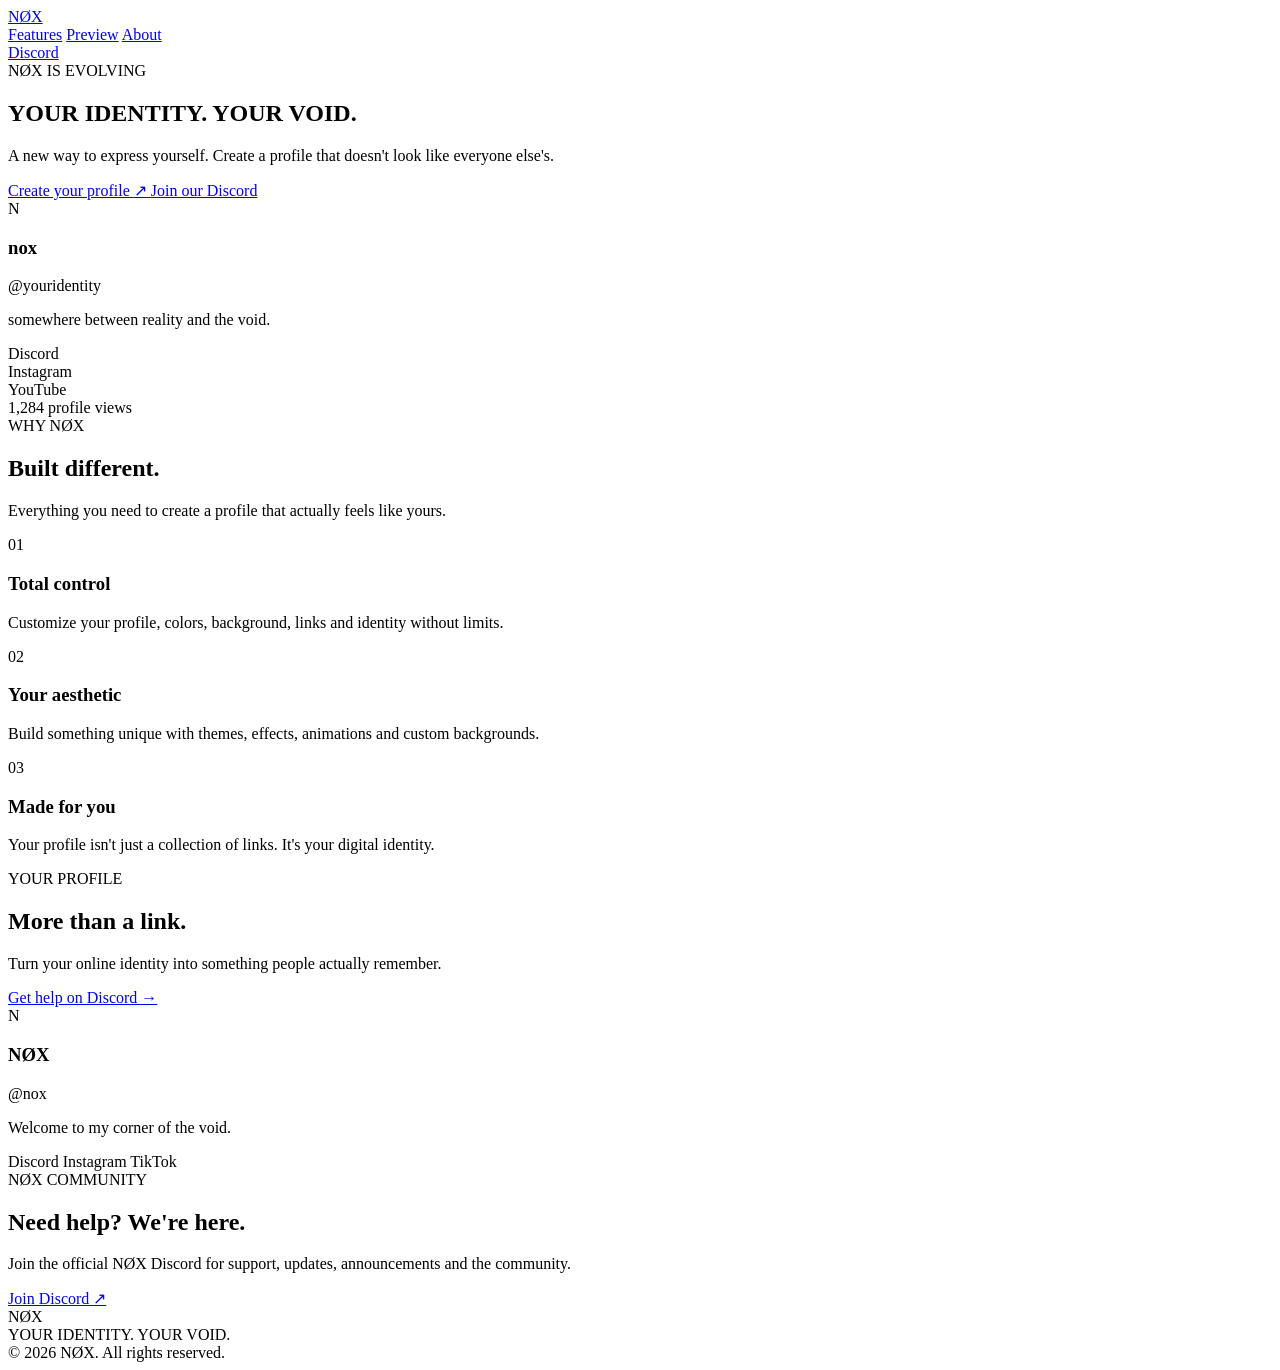
==== index.html @ 9a4d6ec0 "Add index.html for NØX website structure This commit adds a new HTML file for the NØX website, inclu" ====
<!DOCTYPE html>
<html lang="es">
<head>
    <meta charset="UTF-8">
    <meta name="viewport" content="width=device-width, initial-scale=1.0">

    <title>NØX — Your identity, your void.</title>

    <meta
        name="description"
        content="NØX — Create a profile that feels like you."
    >

    <link rel="preconnect" href="https://fonts.googleapis.com">
    <link rel="preconnect" href="https://fonts.gstatic.com" crossorigin>

    <link
        href="https://fonts.googleapis.com/css2?family=Inter:wght@400;500;600;700;800&display=swap"
        rel="stylesheet"
    >

    <link rel="stylesheet" href="style.css">
</head>

<body>

    <!-- Ambient background -->
    <div class="noise"></div>
    <div class="orb orb-one"></div>
    <div class="orb orb-two"></div>

    <!-- Navigation -->
    <header class="navbar">

        <a href="#" class="logo">
            NØX
        </a>

        <nav class="nav-links">
            <a href="#features">Features</a>
            <a href="#preview">Preview</a>
            <a href="#about">About</a>
        </nav>

        <a
            class="discord-nav"
            href="https://discord.com/invite/w986WYqQuT"
            target="_blank"
            rel="noopener noreferrer"
        >
            <span class="discord-dot"></span>
            Discord
        </a>

    </header>


    <!-- Hero -->
    <main>

        <section class="hero">

            <div class="hero-content">

                <div class="status">
                    <span class="status-dot"></span>
                    NØX IS EVOLVING
                </div>

                <h1>
                    YOUR IDENTITY.
                    <span>YOUR VOID.</span>
                </h1>

                <p>
                    A new way to express yourself.
                    Create a profile that doesn't look like everyone else's.
                </p>

                <div class="hero-buttons">

                    <a href="#" class="primary-btn">
                        Create your profile
                        <span>↗</span>
                    </a>

                    <a
                        href="https://discord.com/invite/w986WYqQuT"
                        target="_blank"
                        rel="noopener noreferrer"
                        class="secondary-btn"
                    >
                        Join our Discord
                    </a>

                </div>

            </div>


            <!-- Floating profile preview -->
            <div class="hero-preview">

                <div class="profile-glow"></div>

                <div class="profile-card">

                    <div class="profile-top">

                        <div class="avatar">
                            N
                        </div>

                        <div class="online"></div>

                    </div>

                    <h3>nox</h3>

                    <div class="username">
                        @youridentity
                    </div>

                    <p class="bio">
                        somewhere between reality
                        and the void.
                    </p>

                    <div class="profile-links">

                        <div>Discord</div>
                        <div>Instagram</div>
                        <div>YouTube</div>

                    </div>

                    <div class="views">
                        1,284 profile views
                    </div>

                </div>

            </div>

        </section>


        <!-- Features -->
        <section class="features" id="features">

            <div class="section-heading">

                <span>WHY NØX</span>

                <h2>
                    Built different.
                </h2>

                <p>
                    Everything you need to create a profile
                    that actually feels like yours.
                </p>

            </div>


            <div class="feature-grid">

                <article class="feature-card">

                    <div class="feature-number">
                        01
                    </div>

                    <h3>
                        Total control
                    </h3>

                    <p>
                        Customize your profile, colors, background,
                        links and identity without limits.
                    </p>

                </article>


                <article class="feature-card">

                    <div class="feature-number">
                        02
                    </div>

                    <h3>
                        Your aesthetic
                    </h3>

                    <p>
                        Build something unique with themes,
                        effects, animations and custom backgrounds.
                    </p>

                </article>


                <article class="feature-card">

                    <div class="feature-number">
                        03
                    </div>

                    <h3>
                        Made for you
                    </h3>

                    <p>
                        Your profile isn't just a collection of links.
                        It's your digital identity.
                    </p>

                </article>

            </div>

        </section>


        <!-- Preview -->
        <section class="preview-section" id="preview">

            <div class="preview-text">

                <span>YOUR PROFILE</span>

                <h2>
                    More than a link.
                </h2>

                <p>
                    Turn your online identity into something
                    people actually remember.
                </p>

                <a
                    href="https://discord.com/invite/w986WYqQuT"
                    target="_blank"
                    rel="noopener noreferrer"
                    class="outline-btn"
                >
                    Get help on Discord →
                </a>

            </div>


            <div class="large-profile">

                <div class="large-avatar">
                    N
                </div>

                <h3>
                    NØX
                </h3>

                <span>
                    @nox
                </span>

                <p>
                    Welcome to my corner of the void.
                </p>

                <div class="social-row">
                    <span>Discord</span>
                    <span>Instagram</span>
                    <span>TikTok</span>
                </div>

            </div>

        </section>


        <!-- Discord -->
        <section class="discord-section" id="about">

            <div class="discord-inner">

                <div>

                    <div class="discord-label">
                        NØX COMMUNITY
                    </div>

                    <h2>
                        Need help?
                        <span>We're here.</span>
                    </h2>

                    <p>
                        Join the official NØX Discord for support,
                        updates, announcements and the community.
                    </p>

                </div>

                <a
                    href="https://discord.com/invite/w986WYqQuT"
                    target="_blank"
                    rel="noopener noreferrer"
                    class="discord-big"
                >
                    Join Discord
                    <span>↗</span>
                </a>

            </div>

        </section>

    </main>


    <!-- Footer -->
    <footer>

        <div class="footer-logo">
            NØX
        </div>

        <div class="footer-right">
            YOUR IDENTITY. YOUR VOID.
        </div>

        <div class="footer-bottom">
            © 2026 NØX. All rights reserved.
        </div>

    </footer>


    <script src="script.js"></script>

</body>
  </html>
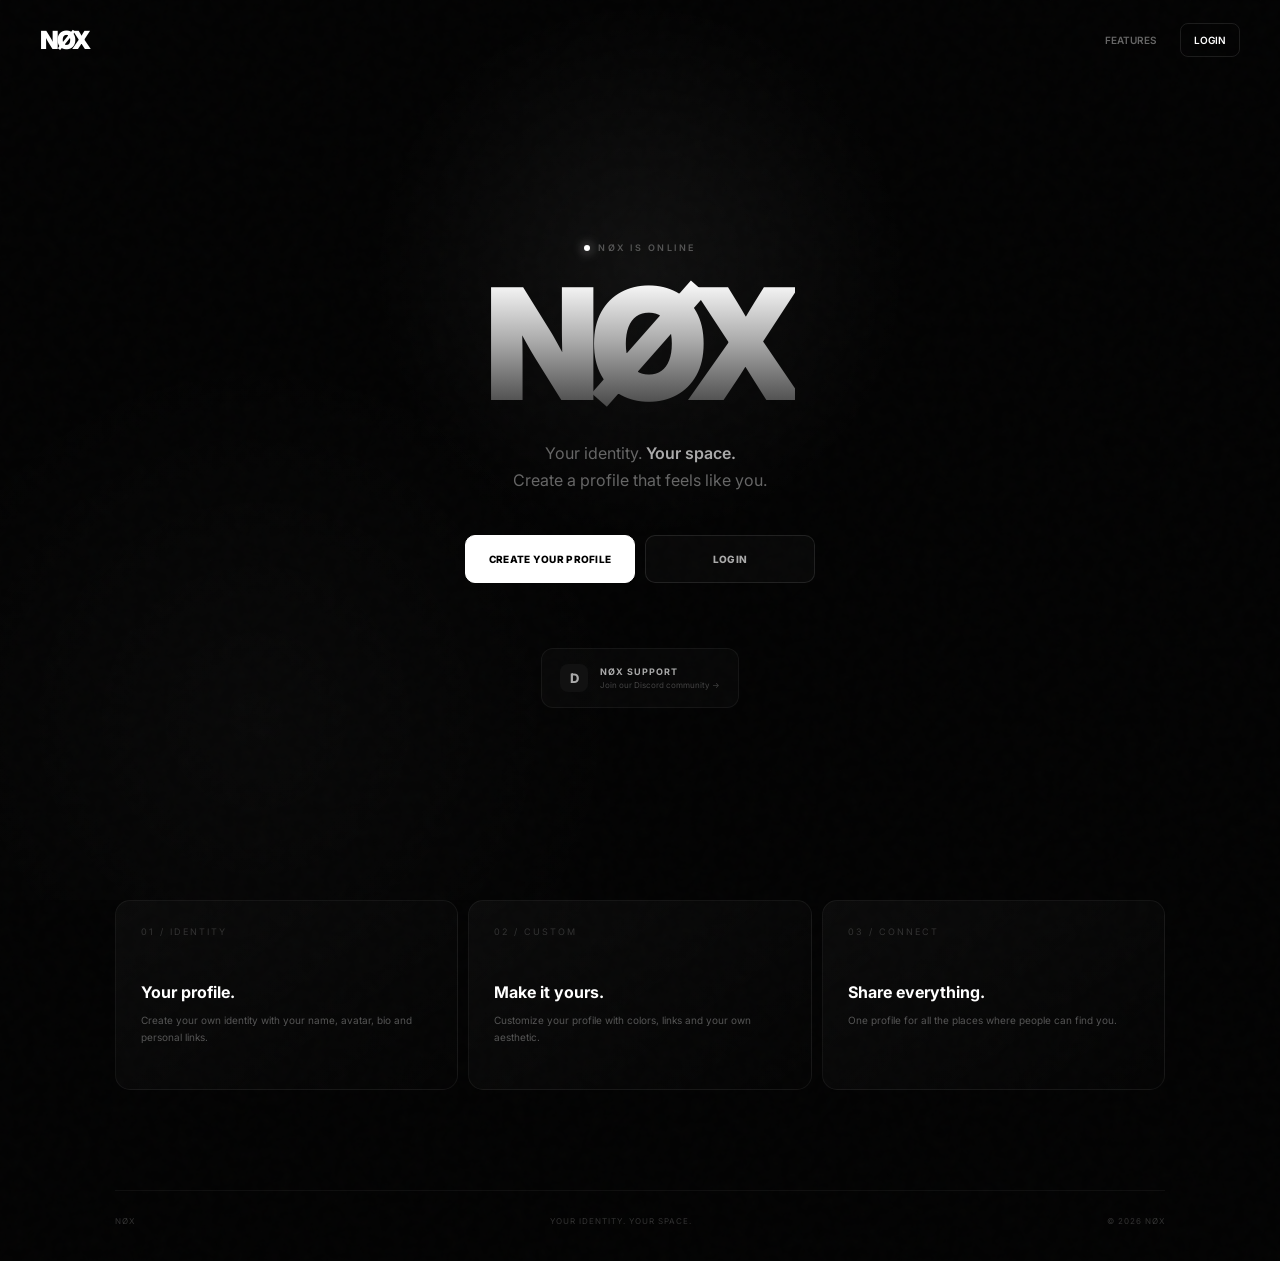
==== commit e2f9e6f4: "Update index.html" ====
--- a/index.html
+++ b/index.html
@@ -1,345 +1,1070 @@
 <!DOCTYPE html>
 <html lang="es">
+
 <head>
     <meta charset="UTF-8">
-    <meta name="viewport" content="width=device-width, initial-scale=1.0">
-
-    <title>NØX — Your identity, your void.</title>
+
+    <meta
+        name="viewport"
+        content="width=device-width, initial-scale=1.0"
+    >
 
     <meta
         name="description"
-        content="NØX — Create a profile that feels like you."
+        content="NØX — Your identity. Your space."
     >
 
-    <link rel="preconnect" href="https://fonts.googleapis.com">
-    <link rel="preconnect" href="https://fonts.gstatic.com" crossorigin>
+    <title>NØX — Your identity.</title>
 
     <link
-        href="https://fonts.googleapis.com/css2?family=Inter:wght@400;500;600;700;800&display=swap"
+        rel="preconnect"
+        href="https://fonts.googleapis.com"
+    >
+
+    <link
+        rel="preconnect"
+        href="https://fonts.gstatic.com"
+        crossorigin
+    >
+
+    <link
+        href="https://fonts.googleapis.com/css2?family=Inter:wght@400;500;600;700;800;900&display=swap"
         rel="stylesheet"
     >
 
-    <link rel="stylesheet" href="style.css">
+
+<style>
+
+*{
+    box-sizing:border-box;
+    margin:0;
+    padding:0;
+}
+
+html{
+    scroll-behavior:smooth;
+}
+
+body{
+
+    min-height:100vh;
+
+    background:#030303;
+
+    color:#fff;
+
+    font-family:
+        "Inter",
+        Arial,
+        sans-serif;
+
+    overflow-x:hidden;
+
+}
+
+
+/* =================================
+   BACKGROUND
+================================= */
+
+.background{
+
+    position:fixed;
+
+    inset:0;
+
+    z-index:-5;
+
+    background:
+
+        radial-gradient(
+            circle at 50% 30%,
+            rgba(255,255,255,.055),
+            transparent 30%
+        ),
+
+        radial-gradient(
+            circle at 20% 80%,
+            rgba(255,255,255,.025),
+            transparent 30%
+        ),
+
+        #030303;
+
+}
+
+
+.grid{
+
+    position:fixed;
+
+    inset:0;
+
+    z-index:-4;
+
+    opacity:.35;
+
+    background-image:
+
+        linear-gradient(
+            rgba(255,255,255,.018) 1px,
+            transparent 1px
+        ),
+
+        linear-gradient(
+            90deg,
+            rgba(255,255,255,.018) 1px,
+            transparent 1px
+        );
+
+    background-size:
+        70px 70px;
+
+}
+
+
+.noise{
+
+    position:fixed;
+
+    inset:-50%;
+
+    z-index:-3;
+
+    opacity:.025;
+
+    pointer-events:none;
+
+    background-image:
+        url("data:image/svg+xml,%3Csvg viewBox='0 0 180 180' xmlns='http://www.w3.org/2000/svg'%3E%3Cfilter id='n'%3E%3CfeTurbulence type='fractalNoise' baseFrequency='.9' numOctaves='4' stitchTiles='stitch'/%3E%3C/filter%3E%3Crect width='100%25' height='100%25' filter='url(%23n)' opacity='.7'/%3E%3C/svg%3E");
+
+    animation:
+        noise .2s infinite;
+
+}
+
+
+@keyframes noise{
+
+    0%{
+        transform:translate(0,0);
+    }
+
+    25%{
+        transform:translate(2%,1%);
+    }
+
+    50%{
+        transform:translate(-1%,2%);
+    }
+
+    75%{
+        transform:translate(1%,-2%);
+    }
+
+    100%{
+        transform:translate(0,0);
+    }
+
+}
+
+
+/* =================================
+   NAVBAR
+================================= */
+
+nav{
+
+    position:relative;
+
+    z-index:10;
+
+    width:
+        min(1200px, calc(100% - 40px));
+
+    height:80px;
+
+    margin:auto;
+
+    display:flex;
+
+    align-items:center;
+
+    justify-content:space-between;
+
+}
+
+
+.logo{
+
+    color:#fff;
+
+    text-decoration:none;
+
+    font-size:25px;
+
+    font-weight:900;
+
+    letter-spacing:-2px;
+
+}
+
+
+.nav-links{
+
+    display:flex;
+
+    align-items:center;
+
+    gap:10px;
+
+}
+
+
+.nav-link{
+
+    color:#666;
+
+    text-decoration:none;
+
+    font-size:10px;
+
+    font-weight:600;
+
+    padding:
+        10px 13px;
+
+    border-radius:8px;
+
+    transition:.3s;
+
+}
+
+
+.nav-link:hover{
+
+    color:#fff;
+
+    background:
+        rgba(255,255,255,.04);
+
+}
+
+
+.nav-login{
+
+    color:#fff;
+
+    border:
+        1px solid
+        rgba(255,255,255,.1);
+
+}
+
+
+/* =================================
+   HERO
+================================= */
+
+.hero{
+
+    min-height:
+        calc(100vh - 80px);
+
+    width:
+        min(1100px, calc(100% - 40px));
+
+    margin:auto;
+
+    display:flex;
+
+    flex-direction:column;
+
+    align-items:center;
+
+    justify-content:center;
+
+    text-align:center;
+
+    padding:
+        70px 0 100px;
+
+}
+
+
+.status{
+
+    display:flex;
+
+    align-items:center;
+
+    gap:8px;
+
+    color:#555;
+
+    font-size:9px;
+
+    font-weight:600;
+
+    letter-spacing:2.5px;
+
+    text-transform:uppercase;
+
+    animation:
+        fadeUp .8s ease both;
+
+}
+
+
+.status-dot{
+
+    width:6px;
+
+    height:6px;
+
+    border-radius:50%;
+
+    background:#fff;
+
+    box-shadow:
+        0 0 12px
+        rgba(255,255,255,.8);
+
+}
+
+
+.hero h1{
+
+    margin-top:25px;
+
+    font-size:
+        clamp(65px, 13vw, 155px);
+
+    line-height:.85;
+
+    letter-spacing:
+        -8px;
+
+    font-weight:900;
+
+    background:
+        linear-gradient(
+            180deg,
+            #fff 0%,
+            #aaa 48%,
+            #444 100%
+        );
+
+    -webkit-background-clip:text;
+
+    background-clip:text;
+
+    color:transparent;
+
+    animation:
+        fadeUp .9s .08s ease both;
+
+}
+
+
+.hero-subtitle{
+
+    margin-top:30px;
+
+    max-width:550px;
+
+    color:#666;
+
+    font-size:
+        clamp(13px, 2vw, 16px);
+
+    line-height:1.7;
+
+    animation:
+        fadeUp .9s .16s ease both;
+
+}
+
+
+.hero-subtitle strong{
+
+    color:#aaa;
+
+    font-weight:600;
+
+}
+
+
+/* =================================
+   BUTTONS
+================================= */
+
+.buttons{
+
+    margin-top:40px;
+
+    display:flex;
+
+    align-items:center;
+
+    justify-content:center;
+
+    gap:10px;
+
+    animation:
+        fadeUp .9s .24s ease both;
+
+}
+
+
+.btn{
+
+    min-width:170px;
+
+    height:48px;
+
+    display:flex;
+
+    align-items:center;
+
+    justify-content:center;
+
+    border-radius:10px;
+
+    text-decoration:none;
+
+    font-size:10px;
+
+    font-weight:800;
+
+    letter-spacing:.3px;
+
+    transition:
+        transform .25s,
+        background .25s,
+        border .25s,
+        box-shadow .25s;
+
+}
+
+
+.btn-primary{
+
+    background:#fff;
+
+    color:#000;
+
+    border:
+        1px solid #fff;
+
+}
+
+
+.btn-primary:hover{
+
+    transform:
+        translateY(-3px);
+
+    background:#ddd;
+
+    box-shadow:
+        0 15px 40px
+        rgba(255,255,255,.12);
+
+}
+
+
+.btn-secondary{
+
+    background:
+        rgba(255,255,255,.025);
+
+    color:#aaa;
+
+    border:
+        1px solid
+        rgba(255,255,255,.1);
+
+}
+
+
+.btn-secondary:hover{
+
+    transform:
+        translateY(-3px);
+
+    color:#fff;
+
+    background:
+        rgba(255,255,255,.06);
+
+    border-color:
+        rgba(255,255,255,.2);
+
+}
+
+
+/* =================================
+   DISCORD
+================================= */
+
+.discord{
+
+    margin-top:65px;
+
+    padding:
+        15px 18px;
+
+    display:flex;
+
+    align-items:center;
+
+    gap:12px;
+
+    border:
+        1px solid
+        rgba(255,255,255,.055);
+
+    border-radius:12px;
+
+    background:
+        rgba(255,255,255,.018);
+
+    text-decoration:none;
+
+    transition:.3s;
+
+    animation:
+        fadeUp .9s .35s ease both;
+
+}
+
+
+.discord:hover{
+
+    transform:
+        translateY(-3px);
+
+    border-color:
+        rgba(255,255,255,.13);
+
+    background:
+        rgba(255,255,255,.035);
+
+}
+
+
+.discord-icon{
+
+    width:28px;
+
+    height:28px;
+
+    display:grid;
+
+    place-items:center;
+
+    border-radius:8px;
+
+    background:#111;
+
+    color:#aaa;
+
+    font-size:13px;
+
+    font-weight:800;
+
+}
+
+
+.discord-text{
+
+    text-align:left;
+
+}
+
+
+.discord-title{
+
+    color:#aaa;
+
+    font-size:9px;
+
+    font-weight:700;
+
+    letter-spacing:1px;
+
+}
+
+
+.discord-subtitle{
+
+    margin-top:3px;
+
+    color:#444;
+
+    font-size:8px;
+
+}
+
+
+/* =================================
+   FEATURE CARDS
+================================= */
+
+.features{
+
+    width:
+        min(1050px, calc(100% - 40px));
+
+    margin:
+        0 auto 100px;
+
+    display:grid;
+
+    grid-template-columns:
+        repeat(3, 1fr);
+
+    gap:10px;
+
+}
+
+
+.feature{
+
+    min-height:190px;
+
+    padding:25px;
+
+    border:
+        1px solid
+        rgba(255,255,255,.06);
+
+    border-radius:15px;
+
+    background:
+        linear-gradient(
+            145deg,
+            rgba(255,255,255,.035),
+            rgba(255,255,255,.008)
+        );
+
+    transition:.3s;
+
+}
+
+
+.feature:hover{
+
+    transform:
+        translateY(-4px);
+
+    border-color:
+        rgba(255,255,255,.13);
+
+}
+
+
+.feature-number{
+
+    color:#333;
+
+    font-size:9px;
+
+    letter-spacing:2px;
+
+}
+
+
+.feature h3{
+
+    margin-top:45px;
+
+    font-size:16px;
+
+    font-weight:700;
+
+}
+
+
+.feature p{
+
+    margin-top:10px;
+
+    color:#555;
+
+    font-size:10px;
+
+    line-height:1.7;
+
+}
+
+
+/* =================================
+   FOOTER
+================================= */
+
+footer{
+
+    width:
+        min(1050px, calc(100% - 40px));
+
+    margin:auto;
+
+    padding:
+        25px 0 35px;
+
+    border-top:
+        1px solid
+        rgba(255,255,255,.05);
+
+    display:flex;
+
+    justify-content:space-between;
+
+    color:#333;
+
+    font-size:8px;
+
+    letter-spacing:1px;
+
+}
+
+
+/* =================================
+   ANIMATION
+================================= */
+
+@keyframes fadeUp{
+
+    from{
+
+        opacity:0;
+
+        transform:
+            translateY(18px);
+
+    }
+
+    to{
+
+        opacity:1;
+
+        transform:
+            translateY(0);
+
+    }
+
+}
+
+
+/* =================================
+   MOBILE
+================================= */
+
+@media(max-width:700px){
+
+    nav{
+
+        width:
+            calc(100% - 25px);
+
+        height:70px;
+
+    }
+
+
+    .nav-link:not(.nav-login){
+
+        display:none;
+
+    }
+
+
+    .hero{
+
+        width:
+            calc(100% - 25px);
+
+        padding-top:45px;
+
+    }
+
+
+    .hero h1{
+
+        letter-spacing:
+            -5px;
+
+    }
+
+
+    .buttons{
+
+        width:100%;
+
+        flex-direction:column;
+
+    }
+
+
+    .btn{
+
+        width:
+            min(100%, 300px);
+
+    }
+
+
+    .features{
+
+        width:
+            calc(100% - 25px);
+
+        grid-template-columns:1fr;
+
+    }
+
+
+    footer{
+
+        width:
+            calc(100% - 25px);
+
+        flex-direction:column;
+
+        gap:10px;
+
+    }
+
+}
+
+</style>
+
 </head>
 
+
 <body>
 
-    <!-- Ambient background -->
-    <div class="noise"></div>
-    <div class="orb orb-one"></div>
-    <div class="orb orb-two"></div>
-
-    <!-- Navigation -->
-    <header class="navbar">
-
-        <a href="#" class="logo">
-            NØX
+
+<div class="background"></div>
+
+<div class="grid"></div>
+
+<div class="noise"></div>
+
+
+<!-- NAV -->
+
+<nav>
+
+    <a
+        href="index.html"
+        class="logo"
+    >
+        NØX
+    </a>
+
+
+    <div class="nav-links">
+
+        <a
+            href="#features"
+            class="nav-link"
+        >
+            FEATURES
         </a>
 
-        <nav class="nav-links">
-            <a href="#features">Features</a>
-            <a href="#preview">Preview</a>
-            <a href="#about">About</a>
-        </nav>
 
         <a
-            class="discord-nav"
-            href="https://discord.com/invite/w986WYqQuT"
-            target="_blank"
-            rel="noopener noreferrer"
+            href="login.html"
+            class="nav-link nav-login"
         >
-            <span class="discord-dot"></span>
-            Discord
+            LOGIN
         </a>
 
-    </header>
-
-
-    <!-- Hero -->
-    <main>
-
-        <section class="hero">
-
-            <div class="hero-content">
-
-                <div class="status">
-                    <span class="status-dot"></span>
-                    NØX IS EVOLVING
-                </div>
-
-                <h1>
-                    YOUR IDENTITY.
-                    <span>YOUR VOID.</span>
-                </h1>
-
-                <p>
-                    A new way to express yourself.
-                    Create a profile that doesn't look like everyone else's.
-                </p>
-
-                <div class="hero-buttons">
-
-                    <a href="#" class="primary-btn">
-                        Create your profile
-                        <span>↗</span>
-                    </a>
-
-                    <a
-                        href="https://discord.com/invite/w986WYqQuT"
-                        target="_blank"
-                        rel="noopener noreferrer"
-                        class="secondary-btn"
-                    >
-                        Join our Discord
-                    </a>
-
-                </div>
-
+    </div>
+
+</nav>
+
+
+<!-- HERO -->
+
+<section class="hero">
+
+
+    <div class="status">
+
+        <span class="status-dot"></span>
+
+        NØX IS ONLINE
+
+    </div>
+
+
+    <h1>
+        NØX
+    </h1>
+
+
+    <p class="hero-subtitle">
+
+        Your identity.
+        <strong>Your space.</strong>
+
+        <br>
+
+        Create a profile that feels
+        like you.
+
+    </p>
+
+
+    <div class="buttons">
+
+
+        <!-- IMPORTANTE:
+             ESTE ES UN ENLACE,
+             NO UN FORMULARIO -->
+
+        <a
+            href="register.html"
+            class="btn btn-primary"
+        >
+            CREATE YOUR PROFILE
+        </a>
+
+
+        <a
+            href="login.html"
+            class="btn btn-secondary"
+        >
+            LOGIN
+        </a>
+
+
+    </div>
+
+
+    <!-- DISCORD -->
+
+    <a
+        href="https://discord.gg/w986WYqQuT"
+        target="_blank"
+        rel="noopener noreferrer"
+        class="discord"
+    >
+
+        <div class="discord-icon">
+            D
+        </div>
+
+
+        <div class="discord-text">
+
+            <div class="discord-title">
+                NØX SUPPORT
             </div>
 
-
-            <!-- Floating profile preview -->
-            <div class="hero-preview">
-
-                <div class="profile-glow"></div>
-
-                <div class="profile-card">
-
-                    <div class="profile-top">
-
-                        <div class="avatar">
-                            N
-                        </div>
-
-                        <div class="online"></div>
-
-                    </div>
-
-                    <h3>nox</h3>
-
-                    <div class="username">
-                        @youridentity
-                    </div>
-
-                    <p class="bio">
-                        somewhere between reality
-                        and the void.
-                    </p>
-
-                    <div class="profile-links">
-
-                        <div>Discord</div>
-                        <div>Instagram</div>
-                        <div>YouTube</div>
-
-                    </div>
-
-                    <div class="views">
-                        1,284 profile views
-                    </div>
-
-                </div>
-
+            <div class="discord-subtitle">
+                Join our Discord community →
             </div>
 
-        </section>
-
-
-        <!-- Features -->
-        <section class="features" id="features">
-
-            <div class="section-heading">
-
-                <span>WHY NØX</span>
-
-                <h2>
-                    Built different.
-                </h2>
-
-                <p>
-                    Everything you need to create a profile
-                    that actually feels like yours.
-                </p>
-
-            </div>
-
-
-            <div class="feature-grid">
-
-                <article class="feature-card">
-
-                    <div class="feature-number">
-                        01
-                    </div>
-
-                    <h3>
-                        Total control
-                    </h3>
-
-                    <p>
-                        Customize your profile, colors, background,
-                        links and identity without limits.
-                    </p>
-
-                </article>
-
-
-                <article class="feature-card">
-
-                    <div class="feature-number">
-                        02
-                    </div>
-
-                    <h3>
-                        Your aesthetic
-                    </h3>
-
-                    <p>
-                        Build something unique with themes,
-                        effects, animations and custom backgrounds.
-                    </p>
-
-                </article>
-
-
-                <article class="feature-card">
-
-                    <div class="feature-number">
-                        03
-                    </div>
-
-                    <h3>
-                        Made for you
-                    </h3>
-
-                    <p>
-                        Your profile isn't just a collection of links.
-                        It's your digital identity.
-                    </p>
-
-                </article>
-
-            </div>
-
-        </section>
-
-
-        <!-- Preview -->
-        <section class="preview-section" id="preview">
-
-            <div class="preview-text">
-
-                <span>YOUR PROFILE</span>
-
-                <h2>
-                    More than a link.
-                </h2>
-
-                <p>
-                    Turn your online identity into something
-                    people actually remember.
-                </p>
-
-                <a
-                    href="https://discord.com/invite/w986WYqQuT"
-                    target="_blank"
-                    rel="noopener noreferrer"
-                    class="outline-btn"
-                >
-                    Get help on Discord →
-                </a>
-
-            </div>
-
-
-            <div class="large-profile">
-
-                <div class="large-avatar">
-                    N
-                </div>
-
-                <h3>
-                    NØX
-                </h3>
-
-                <span>
-                    @nox
-                </span>
-
-                <p>
-                    Welcome to my corner of the void.
-                </p>
-
-                <div class="social-row">
-                    <span>Discord</span>
-                    <span>Instagram</span>
-                    <span>TikTok</span>
-                </div>
-
-            </div>
-
-        </section>
-
-
-        <!-- Discord -->
-        <section class="discord-section" id="about">
-
-            <div class="discord-inner">
-
-                <div>
-
-                    <div class="discord-label">
-                        NØX COMMUNITY
-                    </div>
-
-                    <h2>
-                        Need help?
-                        <span>We're here.</span>
-                    </h2>
-
-                    <p>
-                        Join the official NØX Discord for support,
-                        updates, announcements and the community.
-                    </p>
-
-                </div>
-
-                <a
-                    href="https://discord.com/invite/w986WYqQuT"
-                    target="_blank"
-                    rel="noopener noreferrer"
-                    class="discord-big"
-                >
-                    Join Discord
-                    <span>↗</span>
-                </a>
-
-            </div>
-
-        </section>
-
-    </main>
-
-
-    <!-- Footer -->
-    <footer>
-
-        <div class="footer-logo">
-            NØX
         </div>
 
-        <div class="footer-right">
-            YOUR IDENTITY. YOUR VOID.
+    </a>
+
+
+</section>
+
+
+<!-- FEATURES -->
+
+<section
+    id="features"
+    class="features"
+>
+
+
+    <div class="feature">
+
+        <div class="feature-number">
+            01 / IDENTITY
         </div>
 
-        <div class="footer-bottom">
-            © 2026 NØX. All rights reserved.
+        <h3>
+            Your profile.
+        </h3>
+
+        <p>
+            Create your own identity
+            with your name, avatar,
+            bio and personal links.
+        </p>
+
+    </div>
+
+
+    <div class="feature">
+
+        <div class="feature-number">
+            02 / CUSTOM
         </div>
 
-    </footer>
-
-
-    <script src="script.js"></script>
+        <h3>
+            Make it yours.
+        </h3>
+
+        <p>
+            Customize your profile
+            with colors, links and
+            your own aesthetic.
+        </p>
+
+    </div>
+
+
+    <div class="feature">
+
+        <div class="feature-number">
+            03 / CONNECT
+        </div>
+
+        <h3>
+            Share everything.
+        </h3>
+
+        <p>
+            One profile for all
+            the places where
+            people can find you.
+        </p>
+
+    </div>
+
+
+</section>
+
+
+<!-- FOOTER -->
+
+<footer>
+
+    <span>
+        NØX
+    </span>
+
+    <span>
+        YOUR IDENTITY. YOUR SPACE.
+    </span>
+
+    <span>
+        © 2026 NØX
+    </span>
+
+</footer>
+
 
 </body>
-  </html>
+
+    </html>
